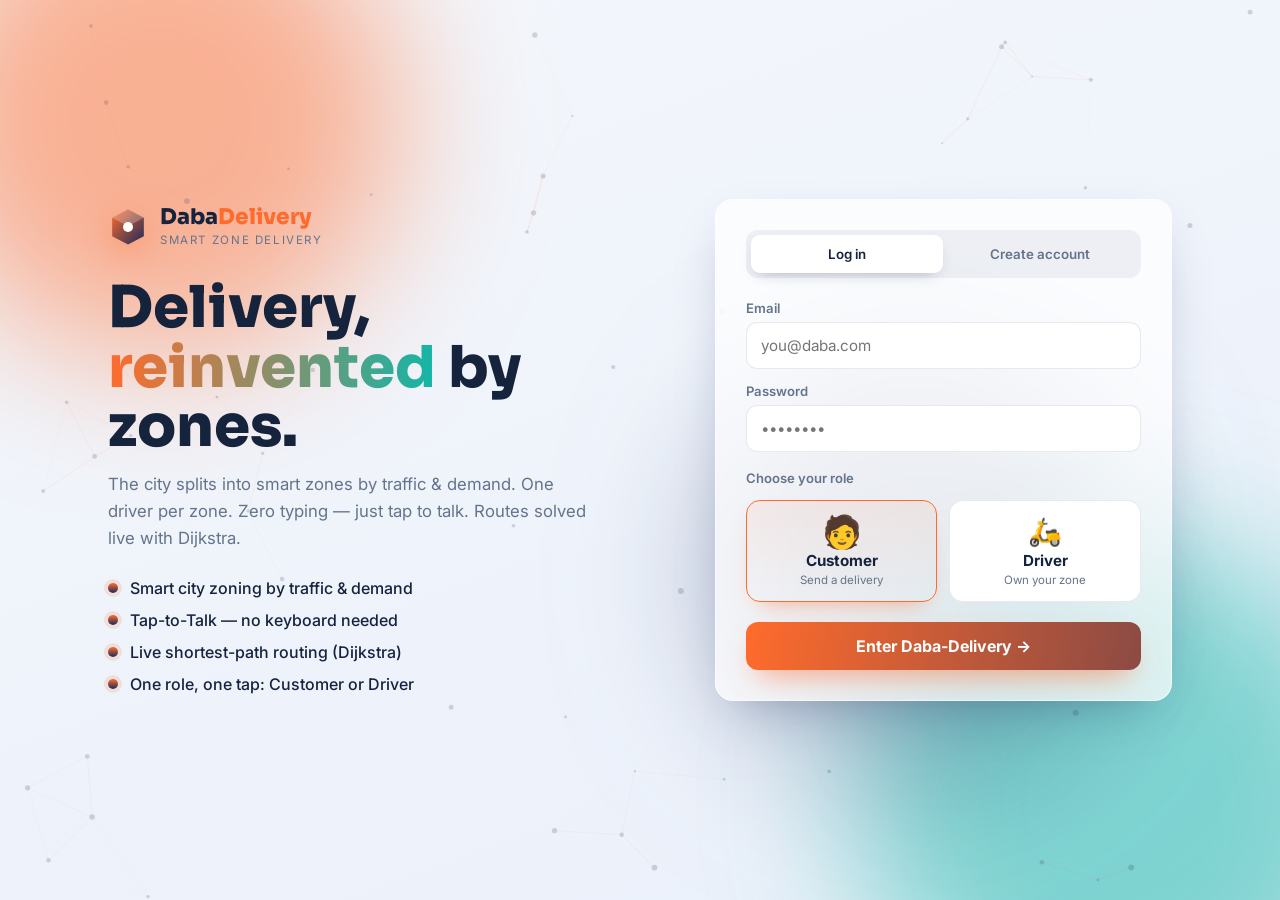
==== index.html @ ccc9f2db "Daba-Delivery: installable PWA with zone-locked Dijkstra, tap-to-talk, QR install" ====
<!DOCTYPE html>
<html lang="en">
<head>
  <meta charset="UTF-8" />
  <meta name="viewport" content="width=device-width, initial-scale=1.0" />
  <title>Daba-Delivery — Smart Zone Delivery</title>
  <link rel="preconnect" href="https://fonts.googleapis.com" />
  <link rel="preconnect" href="https://fonts.gstatic.com" crossorigin />
  <link href="https://fonts.googleapis.com/css2?family=Sora:wght@400;600;700;800&family=Inter:wght@400;500;600;700&display=swap" rel="stylesheet" />
  <link rel="stylesheet" href="styles.css" />
  <!-- PWA: installable app -->
  <link rel="manifest" href="manifest.webmanifest" />
  <meta name="theme-color" content="#FF6B2C" />
  <link rel="apple-touch-icon" href="icons/icon-192.png" />
  <meta name="apple-mobile-web-app-capable" content="yes" />
  <meta name="apple-mobile-web-app-status-bar-style" content="default" />
  <meta name="apple-mobile-web-app-title" content="Daba" />
</head>
<body>
  <!-- Animated background -->
  <div class="bg-aurora">
    <span class="blob b1"></span>
    <span class="blob b2"></span>
    <span class="blob b3"></span>
    <canvas id="particles"></canvas>
  </div>

  <!-- ============ AUTH SCREEN ============ -->
  <section id="auth" class="screen active">
    <div class="auth-wrap">
      <div class="auth-hero">
        <div class="logo">
          <div class="logo-mark">
            <svg viewBox="0 0 48 48" width="40" height="40" aria-hidden="true">
              <path d="M24 3 L43 13 V35 L24 45 L5 35 V13 Z" fill="url(#g1)" />
              <path d="M24 3 L43 13 L24 23 L5 13 Z" fill="#fff" opacity=".25"/>
              <circle cx="24" cy="24" r="6" fill="#fff"/>
              <defs>
                <linearGradient id="g1" x1="0" y1="0" x2="1" y2="1">
                  <stop offset="0" stop-color="var(--brand)"/>
                  <stop offset="1" stop-color="var(--brand-2)"/>
                </linearGradient>
              </defs>
            </svg>
          </div>
          <div class="logo-text">
            <strong>Daba<span>Delivery</span></strong>
            <small>Smart Zone Delivery</small>
          </div>
        </div>

        <h1 class="hero-title">Delivery, <em>reinvented</em> by zones.</h1>
        <p class="hero-sub">The city splits into smart zones by traffic & demand. One driver per zone. Zero typing — just tap to talk. Routes solved live with Dijkstra.</p>

        <ul class="hero-points">
          <li><span class="dot"></span> Smart city zoning by traffic & demand</li>
          <li><span class="dot"></span> Tap-to-Talk — no keyboard needed</li>
          <li><span class="dot"></span> Live shortest-path routing (Dijkstra)</li>
          <li><span class="dot"></span> One role, one tap: Customer or Driver</li>
        </ul>
      </div>

      <div class="auth-card glass">
        <div class="tabs">
          <button class="tab active" data-tab="login">Log in</button>
          <button class="tab" data-tab="signup">Create account</button>
        </div>

        <form id="loginForm" class="auth-form active" autocomplete="off">
          <label>Email
            <input type="email" name="email" placeholder="you@daba.com" required />
          </label>
          <label>Password
            <input type="password" name="password" placeholder="••••••••" required />
          </label>
          <p class="role-label">Choose your role</p>
          <div class="role-pick">
            <button type="button" class="role-opt active" data-role="customer">
              <span class="role-ico">🧑</span>
              <strong>Customer</strong>
              <small>Send a delivery</small>
            </button>
            <button type="button" class="role-opt" data-role="driver">
              <span class="role-ico">🛵</span>
              <strong>Driver</strong>
              <small>Own your zone</small>
            </button>
          </div>
          <button class="btn-primary" type="submit">Enter Daba-Delivery →</button>
        </form>

        <form id="signupForm" class="auth-form" autocomplete="off">
          <label>Full name
            <input type="text" name="name" placeholder="Amine B." required />
          </label>
          <label>Email
            <input type="email" name="email" placeholder="you@daba.com" required />
          </label>
          <label>Password
            <input type="password" name="password" placeholder="Create a password" required />
          </label>
          <p class="role-label">Choose your role</p>
          <div class="role-pick">
            <button type="button" class="role-opt active" data-role="customer">
              <span class="role-ico">🧑</span>
              <strong>Customer</strong>
              <small>Send a delivery</small>
            </button>
            <button type="button" class="role-opt" data-role="driver">
              <span class="role-ico">🛵</span>
              <strong>Driver</strong>
              <small>Own your zone</small>
            </button>
          </div>
          <button class="btn-primary" type="submit">Create account →</button>
        </form>
      </div>
    </div>
  </section>

  <!-- ============ APP SHELL ============ -->
  <section id="app" class="screen">
    <header class="topbar glass">
      <div class="logo small">
        <div class="logo-mark">
          <svg viewBox="0 0 48 48" width="28" height="28" aria-hidden="true">
            <path d="M24 3 L43 13 V35 L24 45 L5 35 V13 Z" fill="url(#g2)" />
            <circle cx="24" cy="24" r="6" fill="#fff"/>
            <defs><linearGradient id="g2" x1="0" y1="0" x2="1" y2="1">
              <stop offset="0" stop-color="var(--brand)"/><stop offset="1" stop-color="var(--brand-2)"/>
            </linearGradient></defs>
          </svg>
        </div>
        <strong>Daba<span>Delivery</span></strong>
      </div>

      <nav class="nav">
        <button class="nav-btn active" data-view="dashboard">Dashboard</button>
        <button class="nav-btn" data-view="map">Live Map</button>
        <button class="nav-btn" data-view="role">My Space</button>
      </nav>

      <div class="user-chip">
        <span id="userRoleBadge" class="badge">Customer</span>
        <span id="userName">Guest</span>
        <button id="logoutBtn" class="btn-ghost" title="Log out">⎋</button>
      </div>
    </header>

    <main class="views">
      <!-- DASHBOARD -->
      <div class="view active" id="view-dashboard"></div>
      <!-- MAP -->
      <div class="view" id="view-map"></div>
      <!-- ROLE SPACE (customer/driver) -->
      <div class="view" id="view-role"></div>
    </main>
  </section>

  <!-- Toast -->
  <div id="toast" class="toast"></div>

  <!-- PWA install button (shown when installable) -->
  <button id="installBtn" class="install-btn" hidden>⬇️ Install app</button>

  <script src="app.js"></script>
  <script>
    /* ---- PWA: register service worker + install prompt ---- */
    if ("serviceWorker" in navigator) {
      window.addEventListener("load", () => {
        navigator.serviceWorker.register("sw.js").catch(() => {});
      });
    }
    let deferredPrompt = null;
    const installBtn = document.getElementById("installBtn");
    window.addEventListener("beforeinstallprompt", (e) => {
      e.preventDefault();
      deferredPrompt = e;
      installBtn.hidden = false;
    });
    installBtn.addEventListener("click", async () => {
      if (!deferredPrompt) return;
      deferredPrompt.prompt();
      const { outcome } = await deferredPrompt.userChoice;
      deferredPrompt = null;
      installBtn.hidden = true;
    });
    window.addEventListener("appinstalled", () => { installBtn.hidden = true; });
  </script>
</body>
</html>
---- styles.css ----
/* ============================================================
   DABA-DELIVERY — THEME
   Change the two lines below to match your logo colors.
   ============================================================ */
:root{
  --brand:   #FF6B2C;   /* ← logo primary (orange)  CHANGE ME */
  --brand-2: #1B2A5B;   /* ← logo secondary (navy)  CHANGE ME */
  --accent:  #12B6A8;   /* turquoise accent */

  --bg:      #F4F7FC;
  --bg-2:    #EAF0FA;
  --card:    rgba(255,255,255,.72);
  --card-solid:#ffffff;
  --ink:     #16233D;
  --muted:   #64748B;
  --line:    rgba(27,42,91,.10);
  --ok:      #16A34A;
  --warn:    #F59E0B;

  --radius:  18px;
  --shadow:  0 20px 50px -20px rgba(27,42,91,.35);
  --glass-blur: 18px;
  --font: "Inter", system-ui, sans-serif;
  --head: "Sora", "Inter", sans-serif;
}

*{box-sizing:border-box;margin:0;padding:0}
html,body{height:100%}
body{
  font-family:var(--font);
  color:var(--ink);
  background:linear-gradient(160deg,var(--bg),var(--bg-2));
  overflow-x:hidden;
  min-height:100vh;
}

/* ============ ANIMATED BACKGROUND ============ */
.bg-aurora{position:fixed;inset:0;z-index:-1;overflow:hidden}
.blob{position:absolute;border-radius:50%;filter:blur(70px);opacity:.5;mix-blend-mode:multiply;animation:float 18s ease-in-out infinite}
.b1{width:480px;height:480px;background:var(--brand);top:-120px;left:-80px}
.b2{width:520px;height:520px;background:var(--accent);bottom:-160px;right:-100px;animation-delay:-6s}
.b3{width:420px;height:420px;background:var(--brand-2);top:40%;left:55%;opacity:.25;animation-delay:-12s}
@keyframes float{0%,100%{transform:translate(0,0) scale(1)}33%{transform:translate(40px,-30px) scale(1.08)}66%{transform:translate(-30px,25px) scale(.95)}}
#particles{position:absolute;inset:0;width:100%;height:100%}

/* ============ SCREENS ============ */
.screen{display:none;min-height:100vh;animation:fadeIn .5s ease}
.screen.active{display:block}
@keyframes fadeIn{from{opacity:0;transform:translateY(8px)}to{opacity:1;transform:none}}

.glass{
  background:var(--card);
  backdrop-filter:blur(var(--glass-blur));
  -webkit-backdrop-filter:blur(var(--glass-blur));
  border:1px solid rgba(255,255,255,.6);
  box-shadow:var(--shadow);
}

/* ============ AUTH ============ */
.auth-wrap{
  max-width:1120px;margin:0 auto;min-height:100vh;
  display:grid;grid-template-columns:1.1fr .9fr;gap:48px;
  align-items:center;padding:48px 28px;
}
.logo{display:flex;align-items:center;gap:12px}
.logo-mark{display:grid;place-items:center;filter:drop-shadow(0 8px 16px rgba(255,107,44,.4))}
.logo-text strong{font-family:var(--head);font-size:1.35rem;font-weight:800;display:block;line-height:1}
.logo-text strong span{color:var(--brand)}
.logo-text small{color:var(--muted);font-size:.72rem;letter-spacing:.14em;text-transform:uppercase}

.hero-title{font-family:var(--head);font-size:clamp(2.2rem,5vw,3.6rem);line-height:1.04;margin:30px 0 14px;font-weight:800}
.hero-title em{font-style:normal;background:linear-gradient(90deg,var(--brand),var(--accent));-webkit-background-clip:text;background-clip:text;color:transparent}
.hero-sub{color:var(--muted);font-size:1.05rem;max-width:480px;line-height:1.6}
.hero-points{list-style:none;margin:26px 0 0;display:grid;gap:12px}
.hero-points li{display:flex;align-items:center;gap:12px;font-weight:500}
.hero-points .dot{width:10px;height:10px;border-radius:50%;background:linear-gradient(var(--brand),var(--brand-2));box-shadow:0 0 0 4px rgba(255,107,44,.15)}

.auth-card{border-radius:var(--radius);padding:30px}
.tabs{display:flex;background:rgba(27,42,91,.06);border-radius:12px;padding:5px;margin-bottom:22px}
.tab{flex:1;border:0;background:transparent;padding:11px;border-radius:9px;font-weight:600;color:var(--muted);cursor:pointer;transition:.25s;font-family:var(--font)}
.tab.active{background:#fff;color:var(--ink);box-shadow:0 6px 16px -8px rgba(27,42,91,.4)}

.auth-form{display:none;flex-direction:column;gap:14px}
.auth-form.active{display:flex;animation:fadeIn .35s ease}
.auth-form label{display:flex;flex-direction:column;gap:6px;font-size:.82rem;font-weight:600;color:var(--muted)}
.auth-form input{
  border:1px solid var(--line);background:#fff;border-radius:11px;padding:13px 14px;
  font-size:.95rem;color:var(--ink);transition:.2s;font-family:var(--font)
}
.auth-form input:focus{outline:none;border-color:var(--brand);box-shadow:0 0 0 4px rgba(255,107,44,.14)}

.role-label{font-size:.82rem;font-weight:600;color:var(--muted);margin-top:4px}
.role-pick{display:grid;grid-template-columns:1fr 1fr;gap:12px}
.role-opt{
  display:flex;flex-direction:column;align-items:center;gap:3px;
  border:1.5px solid var(--line);background:#fff;border-radius:14px;padding:14px;
  cursor:pointer;transition:.25s;font-family:var(--font);color:var(--ink)
}
.role-opt .role-ico{font-size:1.7rem;transition:.3s}
.role-opt strong{font-size:.95rem}
.role-opt small{color:var(--muted);font-size:.72rem}
.role-opt:hover{transform:translateY(-3px)}
.role-opt.active{border-color:var(--brand);background:linear-gradient(180deg,rgba(255,107,44,.08),rgba(255,107,44,0));box-shadow:0 12px 24px -14px rgba(255,107,44,.6)}
.role-opt.active .role-ico{transform:scale(1.18)}

.btn-primary{
  margin-top:6px;border:0;cursor:pointer;color:#fff;font-weight:700;font-family:var(--font);
  padding:14px;border-radius:12px;font-size:1rem;
  background:linear-gradient(100deg,var(--brand),var(--brand-2));
  background-size:200% 100%;background-position:0 0;transition:.4s;
  box-shadow:0 14px 30px -12px rgba(255,107,44,.7)
}
.btn-primary:hover{background-position:100% 0;transform:translateY(-2px)}
.btn-primary:active{transform:translateY(0)}

/* ============ APP SHELL ============ */
.topbar{
  position:sticky;top:0;z-index:20;display:flex;align-items:center;gap:20px;
  padding:12px 22px;margin:14px;border-radius:16px
}
.logo.small strong{font-family:var(--head);font-weight:800;font-size:1.05rem}
.logo.small strong span{color:var(--brand)}
.nav{display:flex;gap:4px;margin:0 auto;background:rgba(27,42,91,.06);padding:5px;border-radius:12px}
.nav-btn{border:0;background:transparent;padding:9px 18px;border-radius:9px;font-weight:600;color:var(--muted);cursor:pointer;transition:.25s;font-family:var(--font)}
.nav-btn.active{background:#fff;color:var(--ink);box-shadow:0 6px 16px -8px rgba(27,42,91,.4)}
.user-chip{display:flex;align-items:center;gap:10px;font-weight:600;font-size:.9rem}
.badge{background:linear-gradient(var(--brand),var(--brand-2));color:#fff;padding:4px 10px;border-radius:20px;font-size:.72rem;font-weight:700;text-transform:uppercase;letter-spacing:.05em}
.btn-ghost{border:1px solid var(--line);background:#fff;border-radius:9px;width:34px;height:34px;cursor:pointer;font-size:1rem;color:var(--muted);transition:.2s}
.btn-ghost:hover{color:var(--brand);border-color:var(--brand)}

.views{max-width:1180px;margin:0 auto;padding:8px 22px 60px}
.view{display:none;animation:fadeIn .4s ease}
.view.active{display:block}

/* ============ CARDS / GRID ============ */
.section-title{font-family:var(--head);font-weight:800;font-size:1.5rem;margin:14px 0 18px;display:flex;align-items:center;gap:10px}
.grid{display:grid;gap:18px}
.cards-4{grid-template-columns:repeat(4,1fr)}
.cards-3{grid-template-columns:repeat(3,1fr)}
.cards-2{grid-template-columns:1.3fr .7fr}
.card{background:var(--card);backdrop-filter:blur(var(--glass-blur));-webkit-backdrop-filter:blur(var(--glass-blur));border:1px solid rgba(255,255,255,.6);border-radius:var(--radius);padding:22px;box-shadow:var(--shadow)}

.stat .stat-top{display:flex;justify-content:space-between;align-items:center;color:var(--muted);font-weight:600;font-size:.85rem}
.stat .stat-ico{width:40px;height:40px;border-radius:12px;display:grid;place-items:center;font-size:1.2rem;background:linear-gradient(135deg,rgba(255,107,44,.15),rgba(18,182,168,.15))}
.stat .stat-num{font-family:var(--head);font-size:2.3rem;font-weight:800;margin:10px 0 2px}
.stat .stat-sub{font-size:.8rem;color:var(--ok);font-weight:600}

/* zones list */
.zone-row{display:flex;align-items:center;gap:12px;padding:12px 0;border-bottom:1px solid var(--line)}
.zone-row:last-child{border-bottom:0}
.zone-chip{width:14px;height:14px;border-radius:5px}
.zone-row .z-name{font-weight:600}
.zone-row .z-meta{color:var(--muted);font-size:.82rem;margin-left:auto;text-align:right}
.bar{height:7px;border-radius:6px;background:rgba(27,42,91,.1);overflow:hidden;margin-top:4px;width:120px}
.bar > i{display:block;height:100%;border-radius:6px;background:linear-gradient(90deg,var(--brand),var(--accent));width:0;transition:width 1.2s cubic-bezier(.2,.8,.2,1)}

/* ============ MAP ============ */
.map-wrap{display:grid;grid-template-columns:1fr 320px;gap:18px}
.map-stage{position:relative;border-radius:var(--radius);overflow:hidden;background:#fff;border:1px solid var(--line);min-height:520px}
#mapCanvas{display:block;width:100%;height:100%}
.map-legend{display:flex;flex-wrap:wrap;gap:10px;margin-top:14px}
.map-legend span{display:flex;align-items:center;gap:6px;font-size:.8rem;color:var(--muted);font-weight:600}
.map-legend i{width:12px;height:12px;border-radius:4px;display:inline-block}
.map-side .mini-title{font-family:var(--head);font-weight:700;margin-bottom:10px}
.map-zone-select{width:100%;border:1.5px solid var(--brand);background:#fff;border-radius:11px;padding:12px 14px;font-size:.92rem;font-weight:600;color:var(--ink);font-family:var(--font);cursor:pointer}
.map-zone-select:focus{outline:none;box-shadow:0 0 0 4px rgba(255,107,44,.14)}
.zone-locked{display:flex;align-items:center;gap:12px;border:1.5px solid var(--line);background:linear-gradient(180deg,rgba(27,42,91,.04),#fff);border-radius:12px;padding:12px 14px}
.zone-locked .zl-dot{width:16px;height:16px;border-radius:5px;flex:none}
.zone-locked .zl-text{display:flex;flex-direction:column;line-height:1.2}
.zone-locked .zl-text strong{font-family:var(--head);font-size:1rem}
.zone-locked .zl-text small{color:var(--muted);font-size:.74rem}
.zone-locked .zl-lock{margin-left:auto;font-size:1.1rem;opacity:.7}
.route-info{display:flex;flex-direction:column;gap:10px}
.route-info .ri{display:flex;justify-content:space-between;padding:10px 12px;background:rgba(27,42,91,.05);border-radius:10px;font-weight:600;font-size:.9rem}
.route-info .ri b{font-family:var(--head)}

/* ============ ROLE SPACE ============ */
.role-head{display:flex;align-items:center;gap:14px;margin-bottom:20px}
.role-head .big-ico{width:56px;height:56px;border-radius:16px;display:grid;place-items:center;font-size:1.8rem;background:linear-gradient(135deg,var(--brand),var(--brand-2));box-shadow:var(--shadow)}
.role-head h2{font-family:var(--head);font-size:1.6rem}
.role-head p{color:var(--muted)}

.field{display:flex;flex-direction:column;gap:6px;margin-bottom:14px;font-size:.82rem;font-weight:600;color:var(--muted)}
.field input,.field select{border:1px solid var(--line);background:#fff;border-radius:11px;padding:12px 14px;font-size:.95rem;color:var(--ink);font-family:var(--font)}
.field input:focus,.field select:focus{outline:none;border-color:var(--brand);box-shadow:0 0 0 4px rgba(255,107,44,.14)}

/* delivery list */
.delivery{display:flex;align-items:center;gap:14px;padding:14px;border:1px solid var(--line);border-radius:14px;margin-bottom:12px;background:#fff;transition:.25s}
.delivery:hover{transform:translateY(-2px);box-shadow:var(--shadow)}
.delivery .d-ico{width:44px;height:44px;border-radius:12px;display:grid;place-items:center;font-size:1.2rem;background:rgba(18,182,168,.14)}
.delivery .d-main{flex:1}
.delivery .d-main b{display:block}
.delivery .d-main small{color:var(--muted)}
.pill{padding:4px 11px;border-radius:20px;font-size:.72rem;font-weight:700}
.pill.pending{background:rgba(245,158,11,.15);color:#B45309}
.pill.transit{background:rgba(18,182,168,.15);color:#0F766E}
.pill.done{background:rgba(22,163,74,.15);color:#15803D}

/* ============ TAP-TO-TALK ============ */
.chat-box{display:flex;flex-direction:column;height:420px;border:1px solid var(--line);border-radius:16px;overflow:hidden;background:#fff}
.chat-head{padding:12px 16px;border-bottom:1px solid var(--line);display:flex;align-items:center;gap:10px;font-weight:700}
.chat-head .av{width:34px;height:34px;border-radius:50%;background:linear-gradient(135deg,var(--brand),var(--brand-2));display:grid;place-items:center;color:#fff;font-size:.9rem}
.chat-head small{color:var(--ok);font-weight:600;margin-left:auto}
.chat-msgs{flex:1;overflow-y:auto;padding:16px;display:flex;flex-direction:column;gap:10px;background:linear-gradient(180deg,var(--bg),#fff)}
.msg{max-width:75%;padding:10px 14px;border-radius:14px;font-size:.9rem;line-height:1.4;animation:pop .3s ease}
@keyframes pop{from{opacity:0;transform:scale(.9) translateY(6px)}to{opacity:1;transform:none}}
.msg.them{align-self:flex-start;background:rgba(27,42,91,.08);border-bottom-left-radius:4px}
.msg.me{align-self:flex-end;background:linear-gradient(135deg,var(--brand),var(--brand-2));color:#fff;border-bottom-right-radius:4px}
.quick-wrap{padding:12px;border-top:1px solid var(--line);background:#fff}
.quick-wrap .ql{font-size:.72rem;color:var(--muted);font-weight:700;text-transform:uppercase;letter-spacing:.08em;margin-bottom:8px}
.quick-btns{display:flex;flex-wrap:wrap;gap:8px}
.quick{border:1.5px solid var(--line);background:#fff;border-radius:20px;padding:8px 14px;font-size:.85rem;font-weight:600;cursor:pointer;transition:.2s;font-family:var(--font);color:var(--ink)}
.quick:hover{border-color:var(--brand);color:var(--brand);transform:translateY(-2px)}
.quick.emoji{font-size:1.1rem;padding:8px 12px}

/* toast */
.toast{position:fixed;bottom:24px;left:50%;transform:translateX(-50%) translateY(80px);background:var(--ink);color:#fff;padding:13px 22px;border-radius:12px;font-weight:600;box-shadow:var(--shadow);opacity:0;transition:.35s;z-index:100}
.toast.show{opacity:1;transform:translateX(-50%) translateY(0)}

/* PWA install button */
.install-btn{position:fixed;right:20px;bottom:20px;z-index:120;border:0;cursor:pointer;color:#fff;font-weight:700;font-family:var(--font);padding:14px 20px;border-radius:30px;font-size:.95rem;background:linear-gradient(100deg,var(--brand),var(--brand-2));box-shadow:0 14px 30px -10px rgba(255,107,44,.7);animation:instpulse 2.4s ease-in-out infinite}
.install-btn:hover{transform:translateY(-2px)}
@keyframes instpulse{0%,100%{box-shadow:0 14px 30px -10px rgba(255,107,44,.7)}50%{box-shadow:0 14px 40px -6px rgba(255,107,44,.9)}}

/* helper btn */
.btn-outline{border:1.5px solid var(--brand);background:#fff;color:var(--brand);border-radius:11px;padding:12px 16px;font-weight:700;cursor:pointer;font-family:var(--font);transition:.2s;width:100%}
.btn-outline:hover{background:var(--brand);color:#fff}

/* ============ RESPONSIVE ============ */
@media(max-width:900px){
  .auth-wrap{grid-template-columns:1fr;gap:28px;padding:30px 18px}
  .auth-hero{order:1}.auth-card{order:2}
  .cards-4{grid-template-columns:1fr 1fr}
  .cards-3{grid-template-columns:1fr}
  .cards-2{grid-template-columns:1fr}
  .map-wrap{grid-template-columns:1fr}
  .nav{order:3;width:100%;margin:8px 0 0;justify-content:center}
  .topbar{flex-wrap:wrap}
}
@media(max-width:520px){
  .cards-4{grid-template-columns:1fr}
}
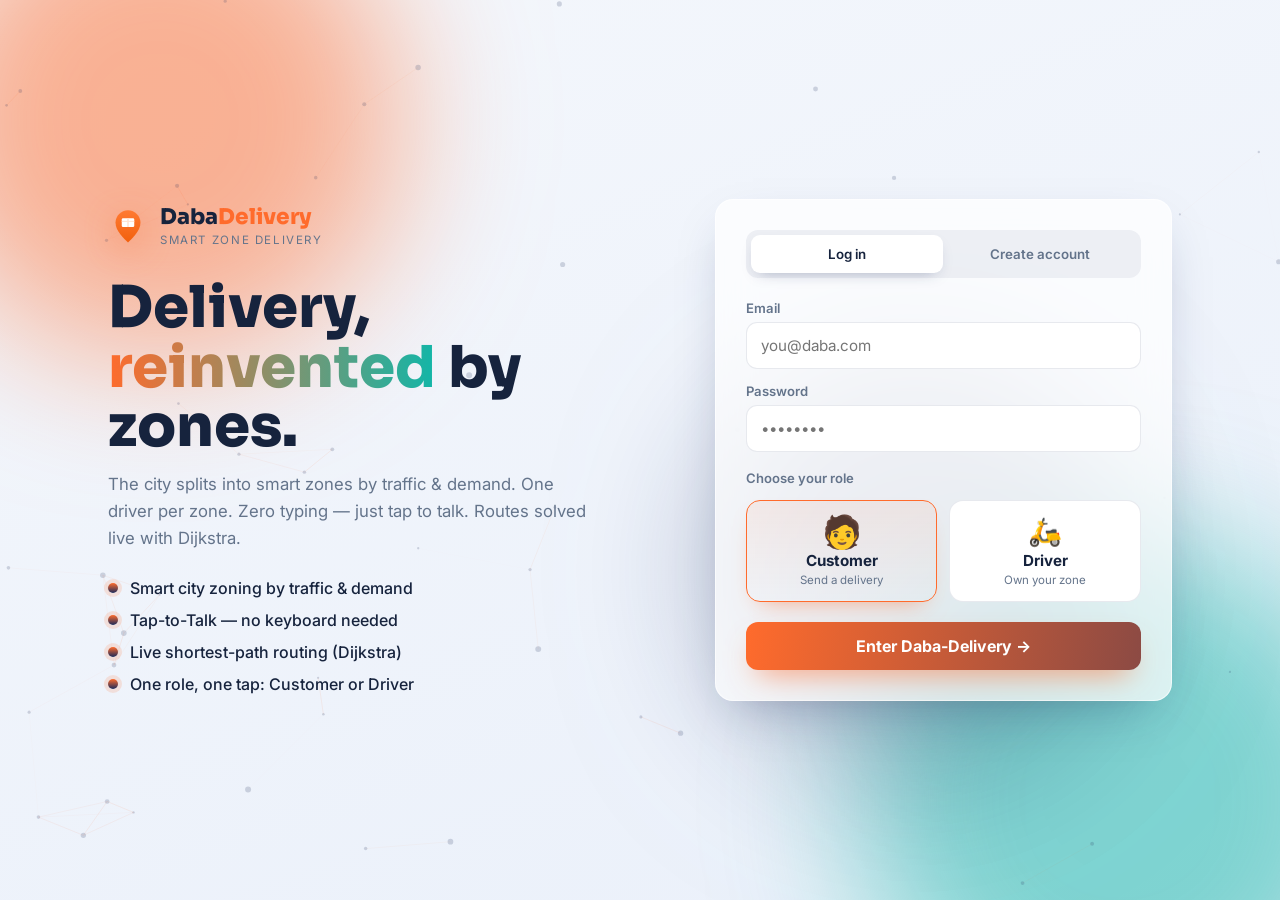
==== commit a1059c7f: "New logo: orange delivery pin with parcel; bump SW cache to v2" ====
--- a/index.html
+++ b/index.html
@@ -32,13 +32,14 @@
         <div class="logo">
           <div class="logo-mark">
             <svg viewBox="0 0 48 48" width="40" height="40" aria-hidden="true">
-              <path d="M24 3 L43 13 V35 L24 45 L5 35 V13 Z" fill="url(#g1)" />
-              <path d="M24 3 L43 13 L24 23 L5 13 Z" fill="#fff" opacity=".25"/>
-              <circle cx="24" cy="24" r="6" fill="#fff"/>
+              <path d="M24 4 C15.7 4 9 10.7 9 19 C9 29 20 39 24 42.5 C28 39 39 29 39 19 C39 10.7 32.3 4 24 4 Z" fill="url(#g1)"/>
+              <rect x="16.5" y="13.5" width="15" height="10.5" rx="1.6" fill="#fff"/>
+              <rect x="16.5" y="16.6" width="15" height="1.3" fill="#FFE2D0"/>
+              <rect x="23.1" y="13.5" width="1.8" height="10.5" fill="#FFE2D0"/>
               <defs>
-                <linearGradient id="g1" x1="0" y1="0" x2="1" y2="1">
-                  <stop offset="0" stop-color="var(--brand)"/>
-                  <stop offset="1" stop-color="var(--brand-2)"/>
+                <linearGradient id="g1" x1="0" y1="0" x2="0" y2="1">
+                  <stop offset="0" stop-color="#FF7A33"/>
+                  <stop offset="1" stop-color="#F2600C"/>
                 </linearGradient>
               </defs>
             </svg>
@@ -124,10 +125,11 @@
       <div class="logo small">
         <div class="logo-mark">
           <svg viewBox="0 0 48 48" width="28" height="28" aria-hidden="true">
-            <path d="M24 3 L43 13 V35 L24 45 L5 35 V13 Z" fill="url(#g2)" />
-            <circle cx="24" cy="24" r="6" fill="#fff"/>
-            <defs><linearGradient id="g2" x1="0" y1="0" x2="1" y2="1">
-              <stop offset="0" stop-color="var(--brand)"/><stop offset="1" stop-color="var(--brand-2)"/>
+            <path d="M24 4 C15.7 4 9 10.7 9 19 C9 29 20 39 24 42.5 C28 39 39 29 39 19 C39 10.7 32.3 4 24 4 Z" fill="url(#g2)"/>
+            <rect x="16.5" y="13.5" width="15" height="10.5" rx="1.6" fill="#fff"/>
+            <rect x="23.1" y="13.5" width="1.8" height="10.5" fill="#FFE2D0"/>
+            <defs><linearGradient id="g2" x1="0" y1="0" x2="0" y2="1">
+              <stop offset="0" stop-color="#FF7A33"/><stop offset="1" stop-color="#F2600C"/>
             </linearGradient></defs>
           </svg>
         </div>
